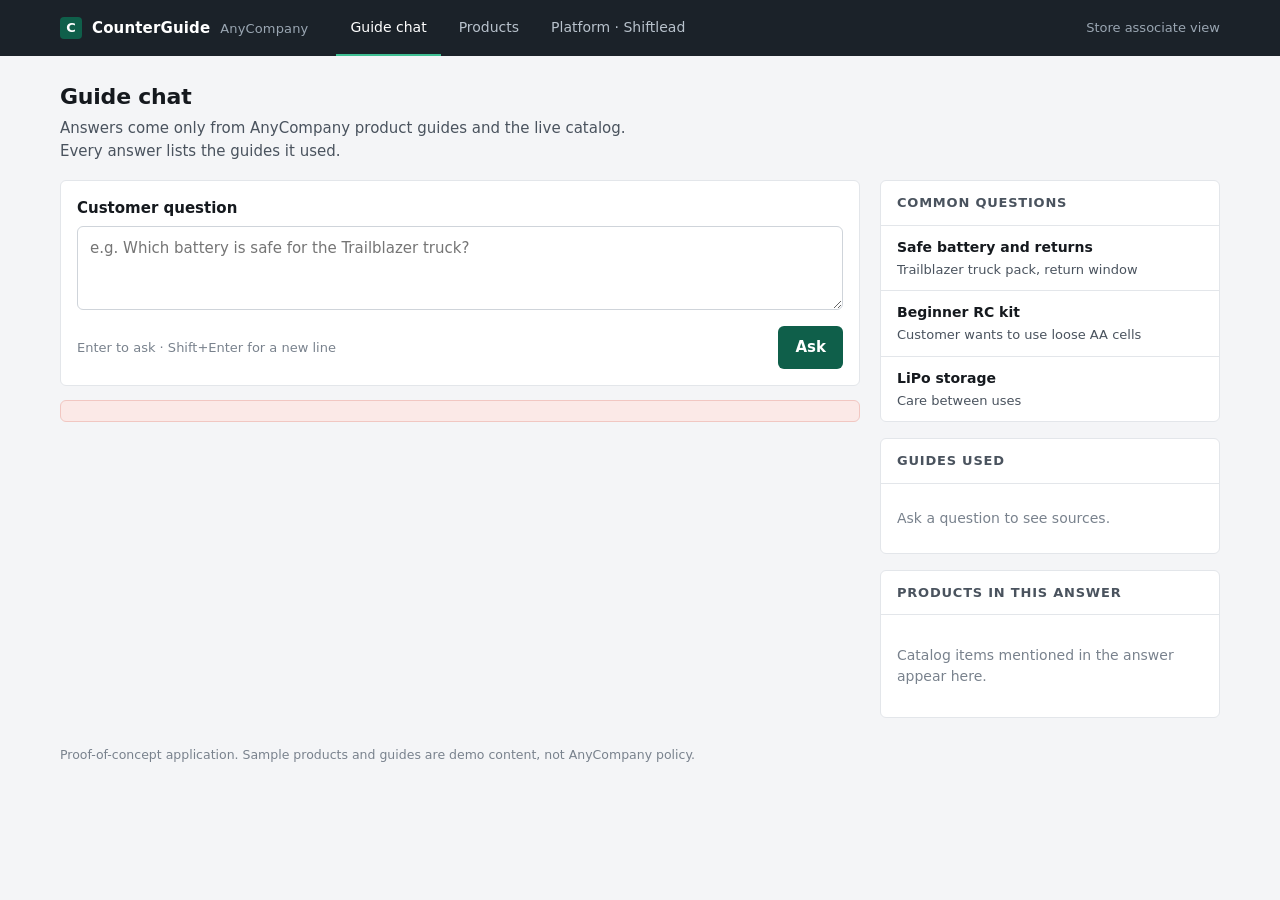
==== counterguide/web/index.html @ 13caaf54 "Move CounterGuide app, web and content into counterguide/ folder README.md (was DEPLOY.md) paths upd" ====
<!doctype html>
<html lang="en">
<head>
<meta charset="utf-8">
<meta name="viewport" content="width=device-width, initial-scale=1">
<title>Guide chat · CounterGuide</title>
<link rel="stylesheet" href="style.css">
</head>
<body>
<header class="topbar"><div class="topbar-inner">
  <div class="brand"><span class="brand-mark">C</span>CounterGuide <small>AnyCompany</small></div>
  <nav class="tabs" aria-label="Sections">
    <a href="index.html" aria-current="page">Guide chat</a>
    <a href="products.html">Products</a>
    <a href="platform.html">Platform · Shiftlead</a>
  </nav>
  <div class="context">Store associate view</div>
</div></header>

<main class="page">
  <div class="page-head">
    <div>
      <h1>Guide chat</h1>
      <p>Answers come only from AnyCompany product guides and the live catalog. Every answer lists the guides it used.</p>
    </div>
  </div>

  <div class="layout">
    <div>
      <section class="panel">
        <form class="panel-body composer" id="form">
          <label for="q">Customer question</label>
          <textarea id="q" maxlength="1000" placeholder="e.g. Which battery is safe for the Trailblazer truck?"></textarea>
          <div class="composer-row">
            <span class="meta">Enter to ask · Shift+Enter for a new line</span>
            <button class="btn btn-primary" type="submit" id="ask">Ask</button>
          </div>
        </form>
      </section>

      <section class="panel" id="result" hidden>
        <div class="panel-head"><h2>Answer</h2><span class="readonly" id="retrieved"></span></div>
        <div class="panel-body">
          <p class="question-echo" id="echo"></p>
          <div class="answer" id="answer"></div>
          <div id="answer-notice"></div>
        </div>
      </section>
      <div class="notice notice-bad" id="error" hidden></div>
    </div>

    <aside>
      <section class="panel">
        <div class="panel-head"><h2>Common questions</h2></div>
        <ul class="quick">
          <li><button type="button" data-q="Which battery pack is safe for the Trailblazer beginner RC truck, and what is the return window if the customer changes their mind?"><span class="q-title">Safe battery and returns</span><span class="q-text">Trailblazer truck pack, return window</span></button></li>
          <li><button type="button" data-q="Build a beginner RC kit for a 10-year-old. The customer wants to power the truck with loose AA batteries."><span class="q-title">Beginner RC kit</span><span class="q-text">Customer wants to use loose AA cells</span></button></li>
          <li><button type="button" data-q="How should a customer store a LiPo pack between uses?"><span class="q-title">LiPo storage</span><span class="q-text">Care between uses</span></button></li>
        </ul>
      </section>
      <section class="panel">
        <div class="panel-head"><h2>Guides used</h2></div>
        <div class="panel-body"><ul class="sources" id="sources"><li class="empty">Ask a question to see sources.</li></ul></div>
      </section>
      <section class="panel">
        <div class="panel-head"><h2>Products in this answer</h2></div>
        <div class="panel-body" id="products"><p class="empty">Catalog items mentioned in the answer appear here.</p></div>
      </section>
    </aside>
  </div>

  <p class="footnote">Proof-of-concept application. Sample products and guides are demo content, not AnyCompany policy.</p>
</main>

<script src="common.js"></script>
<script>
const form = $('#form'), q = $('#q'), ask = $('#ask');
document.querySelectorAll('.quick button').forEach(b => b.addEventListener('click', () => { q.value = b.dataset.q; run(); }));
form.addEventListener('submit', e => { e.preventDefault(); run(); });
q.addEventListener('keydown', e => { if (e.key === 'Enter' && !e.shiftKey) { e.preventDefault(); run(); } });

function formatAnswer(text, skus) {
  let html = esc(text);
  for (const p of skus) html = html.split(esc(p.sku)).join(`<span class="sku">${esc(p.sku)}</span>`);
  return html.replace(/\[([\w.-]+\.md)\]/g, '<span class="cite">[$1]</span>');
}

async function run() {
  const question = q.value.trim();
  if (!question) { q.focus(); return; }
  ask.disabled = true; ask.textContent = 'Searching guides…';
  $('#error').hidden = true;
  $('#result').hidden = false;
  $('#echo').innerHTML = `Question: <strong>${esc(question)}</strong>`;
  $('#answer').innerHTML = skeleton(4);
  $('#answer-notice').innerHTML = '';
  $('#retrieved').textContent = '';
  try {
    const d = await api('/api/chat', { question });
    $('#answer').innerHTML = formatAnswer(d.answer, d.skus || []);
    $('#retrieved').textContent = d.retrieved ? `${d.retrieved} guide passages` : 'No match';
    if (!d.sources || !d.sources.length) {
      $('#answer-notice').innerHTML = '<div class="notice notice-warn">Nothing in the product guides covers this, so no answer was generated.</div>';
    }
    $('#sources').innerHTML = (d.sources || []).length
      ? d.sources.map(s => `<li><span class="doc-icon" aria-hidden="true"></span>${esc(s)}</li>`).join('')
      : '<li class="empty">No guides matched.</li>';
    $('#products').innerHTML = (d.skus || []).length
      ? d.skus.map(p => `<div class="product"><span class="name">${esc(p.name)}</span><span class="price">${money(p.price)}</span><span class="sku-line">${esc(p.sku)}</span>${stockBadge(p.stock)}</div>`).join('')
      : '<p class="empty">No catalog items in this answer.</p>';
  } catch (e) {
    $('#result').hidden = true;
    $('#error').textContent = e.message;
    $('#error').hidden = false;
  } finally {
    ask.disabled = false; ask.textContent = 'Ask';
  }
}
</script>
</body>
</html>
---- counterguide/web/style.css ----
/* CounterGuide — store associate tool. One accent, neutral surfaces, dense and legible. */
:root {
  --bg: #f4f5f7;
  --surface: #ffffff;
  --surface-2: #f9fafb;
  --line: #e3e6ea;
  --line-strong: #cfd4da;
  --text: #15191e;
  --text-2: #4a535e;
  --text-3: #79828d;
  --accent: #0f5f4a;        /* deep store green */
  --accent-hover: #0b4a3a;
  --accent-soft: #e7f2ee;
  --ok: #1d7a45;  --ok-soft: #e6f4ec;
  --warn: #8a5a00; --warn-soft: #fdf3dc;
  --bad: #b3261e; --bad-soft: #fbe9e7;
  --ink: #1b2229;           /* top bar */
  --radius: 6px;
  --mono: ui-monospace, "SF Mono", "Cascadia Mono", Consolas, monospace;
  --sans: "Segoe UI", system-ui, -apple-system, Roboto, "Helvetica Neue", Arial, sans-serif;
}
* { box-sizing: border-box; }
html, body { margin: 0; }
body { font: 15px/1.5 var(--sans); background: var(--bg); color: var(--text); -webkit-font-smoothing: antialiased; }
a { color: inherit; }
button, input, select, textarea { font: inherit; color: inherit; }

/* Top bar */
.topbar { background: var(--ink); color: #fff; }
.topbar-inner { max-width: 1200px; margin: 0 auto; padding: 0 20px; height: 56px; display: flex; align-items: center; gap: 28px; }
.brand { display: flex; align-items: baseline; gap: 10px; font-weight: 650; letter-spacing: .01em; white-space: nowrap; }
.brand-mark { width: 22px; height: 22px; border-radius: 4px; background: var(--accent); display: inline-grid; place-items: center; font-size: 13px; font-weight: 700; align-self: center; }
.brand small { color: #9aa6b2; font-weight: 500; font-size: 13px; }
.tabs { display: flex; height: 100%; gap: 4px; overflow-x: auto; }
.tabs a { display: flex; align-items: center; padding: 0 14px; text-decoration: none; color: #b8c2cc; font-size: 14px; border-bottom: 2px solid transparent; white-space: nowrap; }
.tabs a:hover { color: #fff; }
.tabs a[aria-current="page"] { color: #fff; border-bottom-color: #3fbf93; }
.topbar .context { margin-left: auto; color: #9aa6b2; font-size: 13px; white-space: nowrap; }

/* Page */
.page { max-width: 1200px; margin: 0 auto; padding: 24px 20px 40px; }
.page-head { display: flex; align-items: flex-end; justify-content: space-between; gap: 16px; margin-bottom: 18px; flex-wrap: wrap; }
.page-head h1 { margin: 0; font-size: 22px; font-weight: 650; letter-spacing: -.01em; }
.page-head p { margin: 4px 0 0; color: var(--text-2); max-width: 64ch; }
.layout { display: grid; grid-template-columns: minmax(0, 1fr) 340px; gap: 20px; align-items: start; }
@media (max-width: 900px) { .layout { grid-template-columns: 1fr; } .topbar .context { display: none; } }

/* Panels */
.panel { background: var(--surface); border: 1px solid var(--line); border-radius: var(--radius); }
.panel + .panel { margin-top: 16px; }
.panel-head { padding: 12px 16px; border-bottom: 1px solid var(--line); display: flex; align-items: center; justify-content: space-between; gap: 8px; }
.panel-head h2 { margin: 0; font-size: 13px; font-weight: 650; text-transform: uppercase; letter-spacing: .06em; color: var(--text-2); }
.panel-body { padding: 16px; }
.empty { color: var(--text-3); font-size: 14px; }

/* Composer */
.composer label { display: block; font-weight: 600; margin-bottom: 6px; }
.composer textarea { width: 100%; min-height: 84px; resize: vertical; padding: 10px 12px; border: 1px solid var(--line-strong); border-radius: var(--radius); background: var(--surface); }
.composer textarea:focus, select:focus, input:focus { outline: 2px solid var(--accent); outline-offset: -1px; border-color: var(--accent); }
.composer-row { display: flex; align-items: center; justify-content: space-between; gap: 12px; margin-top: 10px; }
.composer-row .meta { color: var(--text-3); font-size: 13px; }
.btn { border: 1px solid transparent; border-radius: var(--radius); padding: 9px 16px; font-weight: 600; cursor: pointer; }
.btn-primary { background: var(--accent); color: #fff; }
.btn-primary:hover { background: var(--accent-hover); }
.btn-primary:disabled { opacity: .55; cursor: progress; }
.btn-secondary { background: var(--surface); border-color: var(--line-strong); }
.btn-secondary:hover { background: var(--surface-2); }

/* Common questions list */
.quick { list-style: none; margin: 0; padding: 0; }
.quick li + li { border-top: 1px solid var(--line); }
.quick button { width: 100%; text-align: left; background: none; border: 0; padding: 11px 16px; cursor: pointer; display: grid; gap: 2px; }
.quick button:hover { background: var(--surface-2); }
.quick .q-title { font-weight: 600; font-size: 14px; }
.quick .q-text { color: var(--text-2); font-size: 13px; }

/* Answer */
.question-echo { color: var(--text-2); font-size: 14px; margin: 0 0 10px; }
.question-echo strong { color: var(--text); font-weight: 600; }
.answer { font-size: 16px; line-height: 1.6; white-space: pre-wrap; }
.answer .sku { font-family: var(--mono); font-size: 13.5px; background: var(--accent-soft); color: var(--accent); padding: 1px 5px; border-radius: 3px; }
.answer .cite { color: var(--text-3); font-size: 13px; }
.notice { display: flex; gap: 10px; padding: 10px 12px; border-radius: var(--radius); font-size: 14px; margin-top: 14px; }
.notice-info { background: var(--surface-2); border: 1px solid var(--line); color: var(--text-2); }
.notice-bad { background: var(--bad-soft); color: var(--bad); border: 1px solid #f1c7c2; }
.notice-warn { background: var(--warn-soft); color: var(--warn); border: 1px solid #f0dca8; }

/* Sources */
.sources { list-style: none; margin: 0; padding: 0; }
.sources li { display: flex; align-items: center; gap: 10px; padding: 8px 0; font-size: 14px; }
.sources li + li { border-top: 1px solid var(--line); }
.doc-icon { width: 22px; height: 26px; border: 1px solid var(--line-strong); border-radius: 3px; background: var(--surface-2); position: relative; flex: none; }
.doc-icon::after { content: ""; position: absolute; left: 4px; right: 4px; top: 7px; height: 9px; border-top: 1.5px solid var(--text-3); border-bottom: 1.5px solid var(--text-3); }

/* Product rows */
.product { display: grid; grid-template-columns: 1fr auto; gap: 2px 12px; padding: 10px 0; }
.product + .product { border-top: 1px solid var(--line); }
.product .name { font-weight: 600; font-size: 14px; }
.product .price { font-weight: 650; font-variant-numeric: tabular-nums; text-align: right; }
.product .sku-line { font-family: var(--mono); font-size: 12.5px; color: var(--text-3); }
.stock { font-size: 12px; font-weight: 600; padding: 1px 7px; border-radius: 10px; justify-self: end; }
.stock-ok { background: var(--ok-soft); color: var(--ok); }
.stock-low { background: var(--warn-soft); color: var(--warn); }
.stock-out { background: var(--bad-soft); color: var(--bad); }

/* Table (product page) */
.toolbar { display: flex; gap: 10px; flex-wrap: wrap; align-items: center; padding: 12px 16px; border-bottom: 1px solid var(--line); }
.toolbar input { flex: 1 1 220px; padding: 8px 10px; border: 1px solid var(--line-strong); border-radius: var(--radius); }
.segmented { display: inline-flex; border: 1px solid var(--line-strong); border-radius: var(--radius); overflow: hidden; }
.segmented button { background: var(--surface); border: 0; padding: 7px 12px; font-size: 13.5px; cursor: pointer; border-left: 1px solid var(--line); }
.segmented button:first-child { border-left: 0; }
.segmented button[aria-pressed="true"] { background: var(--accent); color: #fff; }
table { width: 100%; border-collapse: collapse; }
th { text-align: left; font-size: 12px; text-transform: uppercase; letter-spacing: .05em; color: var(--text-3); font-weight: 650; padding: 10px 16px; border-bottom: 1px solid var(--line); background: var(--surface-2); }
td { padding: 11px 16px; border-bottom: 1px solid var(--line); font-size: 14px; vertical-align: top; }
tr:last-child td { border-bottom: 0; }
td.num, th.num { text-align: right; font-variant-numeric: tabular-nums; }
td .desc { color: var(--text-2); font-size: 13px; margin-top: 2px; }
td.mono { font-family: var(--mono); font-size: 13px; color: var(--text-2); white-space: nowrap; }
.table-wrap { overflow-x: auto; }

/* Shiftlead checks */
.checks { list-style: none; margin: 0; padding: 0; }
.checks li { display: grid; grid-template-columns: 10px 1fr auto; align-items: center; gap: 10px; padding: 9px 0; font-size: 14px; }
.checks li + li { border-top: 1px solid var(--line); }
.dot { width: 8px; height: 8px; border-radius: 50%; background: var(--ok); }
.dot.bad { background: var(--bad); }
.checks .tag { font-size: 12px; color: var(--text-3); }
.readonly { font-size: 12px; font-weight: 600; color: var(--text-2); border: 1px solid var(--line-strong); padding: 2px 8px; border-radius: 10px; }
details.raw { margin-top: 12px; }
details.raw summary { cursor: pointer; color: var(--text-2); font-size: 13px; }
pre { background: var(--surface-2); border: 1px solid var(--line); padding: 10px; border-radius: var(--radius); overflow: auto; max-height: 280px; font: 12.5px/1.45 var(--mono); }

/* Simulation box */
.sim { border: 1px dashed #d9b64e; background: #fffaeb; border-radius: var(--radius); padding: 14px 16px; margin-top: 16px; }
.sim h2 { margin: 0 0 4px; font-size: 13px; text-transform: uppercase; letter-spacing: .06em; color: var(--warn); }
.sim p { margin: 0 0 10px; font-size: 13.5px; color: var(--text-2); }
.sim .actions { display: flex; gap: 8px; flex-wrap: wrap; align-items: center; }
.sim .result { font-size: 13px; color: var(--text-2); }

/* Loading */
.skeleton { height: 12px; border-radius: 3px; background: linear-gradient(90deg, #eceef1 0, #f6f7f9 50%, #eceef1 100%); background-size: 200% 100%; animation: shimmer 1.2s infinite linear; margin: 8px 0; }
@keyframes shimmer { to { background-position: -200% 0; } }
@media (prefers-reduced-motion: reduce) { .skeleton { animation: none; } }

.footnote { color: var(--text-3); font-size: 12.5px; margin-top: 28px; }
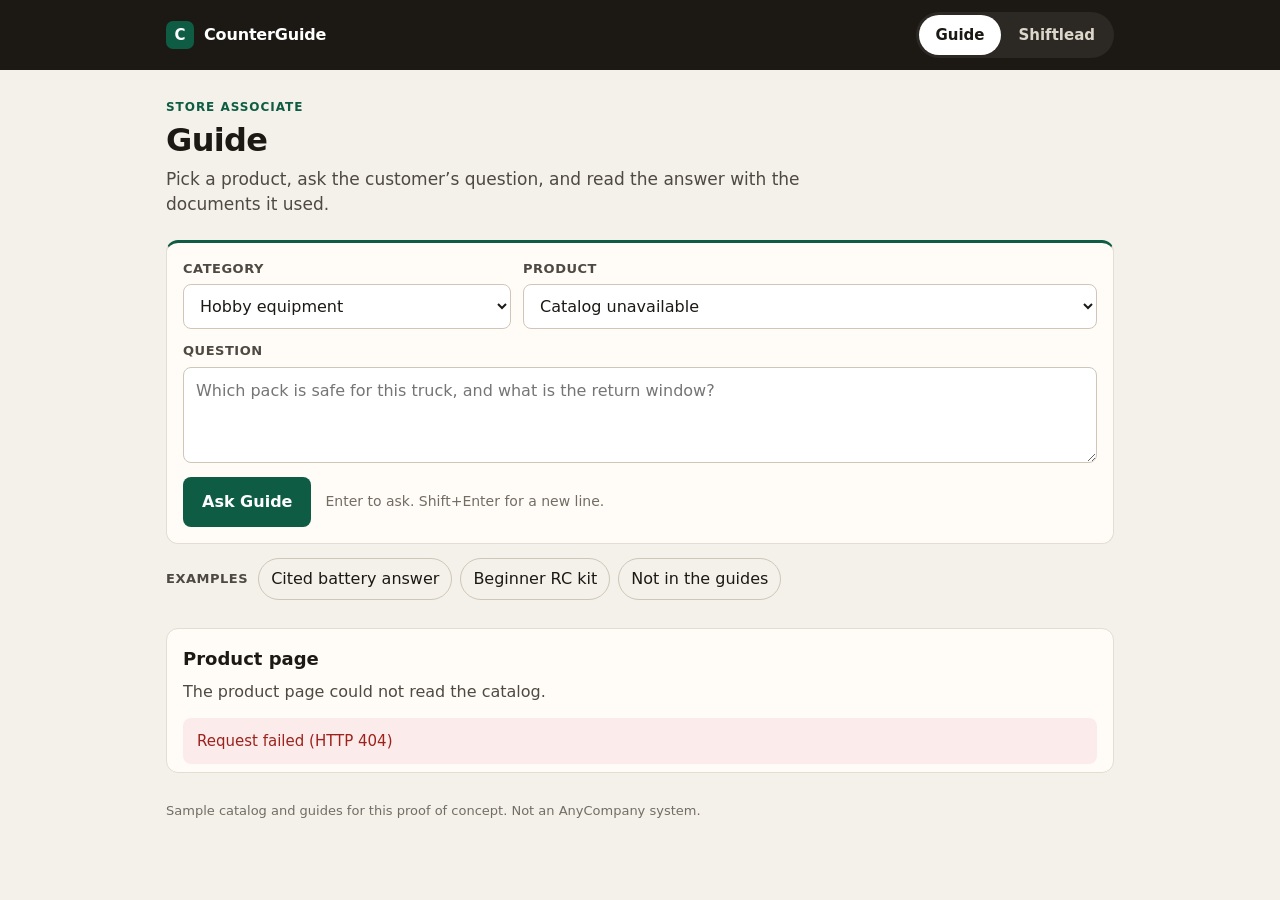
==== commit 3b870369: "Add the catalog app and a local Shiftlead diagnosis so the CounterGuide demo works when no Bedrock a" ====
--- a/counterguide/web/index.html
+++ b/counterguide/web/index.html
@@ -3,119 +3,100 @@
 <head>
 <meta charset="utf-8">
 <meta name="viewport" content="width=device-width, initial-scale=1">
-<title>Guide chat · CounterGuide</title>
+<title>Guide · CounterGuide</title>
 <link rel="stylesheet" href="style.css">
 </head>
-<body>
-<header class="topbar"><div class="topbar-inner">
-  <div class="brand"><span class="brand-mark">C</span>CounterGuide <small>AnyCompany</small></div>
-  <nav class="tabs" aria-label="Sections">
-    <a href="index.html" aria-current="page">Guide chat</a>
-    <a href="products.html">Products</a>
-    <a href="platform.html">Platform · Shiftlead</a>
-  </nav>
-  <div class="context">Store associate view</div>
-</div></header>
+<body data-view="guide">
+<header class="topbar">
+  <div class="topbar-inner">
+    <a class="brand" href="index.html"><span class="brand-mark" aria-hidden="true">C</span><span>CounterGuide</span></a>
+    <nav class="views" aria-label="Views">
+      <a href="index.html" aria-current="page">Guide</a>
+      <a href="platform.html">Shiftlead</a>
+    </nav>
+  </div>
+</header>
 
 <main class="page">
-  <div class="page-head">
-    <div>
-      <h1>Guide chat</h1>
-      <p>Answers come only from AnyCompany product guides and the live catalog. Every answer lists the guides it used.</p>
+  <p class="role">Store associate</p>
+  <h1>Guide</h1>
+  <p class="lede">Pick a product, ask the customer’s question, and read the answer with the documents it used.</p>
+
+  <form class="ask" id="guide-form">
+    <div class="ask-grid">
+      <div class="field">
+        <label for="category">Category</label>
+        <select id="category">
+          <option value="electronics">Electronics</option>
+          <option value="cell phones">Cell phones</option>
+          <option value="hobby equipment" selected>Hobby equipment</option>
+          <option value="batteries">Batteries</option>
+        </select>
+      </div>
+      <div class="field">
+        <label for="product">Product</label>
+        <select id="product">
+          <option value="">Loading catalog…</option>
+        </select>
+      </div>
     </div>
+    <p class="picked" id="picked"></p>
+    <div class="field">
+      <label for="q">Question</label>
+      <textarea id="q" maxlength="900" placeholder="Which pack is safe for this truck, and what is the return window?"></textarea>
+    </div>
+    <div class="ask-row">
+      <button class="btn btn-primary" type="submit" id="ask">Ask Guide</button>
+      <p class="hint">Enter to ask. Shift+Enter for a new line.</p>
+    </div>
+  </form>
+
+  <div class="examples">
+    <span class="examples-label">Examples</span>
+    <button type="button" class="chip" data-example="battery">Cited battery answer</button>
+    <button type="button" class="chip" data-example="kit">Beginner RC kit</button>
+    <button type="button" class="chip" data-example="miss">Not in the guides</button>
   </div>
 
-  <div class="layout">
-    <div>
-      <section class="panel">
-        <form class="panel-body composer" id="form">
-          <label for="q">Customer question</label>
-          <textarea id="q" maxlength="1000" placeholder="e.g. Which battery is safe for the Trailblazer truck?"></textarea>
-          <div class="composer-row">
-            <span class="meta">Enter to ask · Shift+Enter for a new line</span>
-            <button class="btn btn-primary" type="submit" id="ask">Ask</button>
-          </div>
-        </form>
-      </section>
+  <div class="notice notice-bad" id="error" hidden></div>
 
-      <section class="panel" id="result" hidden>
-        <div class="panel-head"><h2>Answer</h2><span class="readonly" id="retrieved"></span></div>
-        <div class="panel-body">
-          <p class="question-echo" id="echo"></p>
+  <section class="result" id="result" hidden aria-live="polite">
+    <div id="pending"></div>
+    <div id="hit" hidden>
+      <div class="result-grid">
+        <div>
+          <h2>Answer</h2>
+          <p class="echo" id="echo"></p>
           <div class="answer" id="answer"></div>
-          <div id="answer-notice"></div>
+          <div id="refusal"></div>
         </div>
-      </section>
-      <div class="notice notice-bad" id="error" hidden></div>
+        <div>
+          <h2>Documents used</h2>
+          <ul class="sources" id="sources"></ul>
+          <p class="meta" id="retrieved"></p>
+          <h2 class="subhead">Catalog SKUs named</h2>
+          <div id="skus"></div>
+        </div>
+      </div>
     </div>
+    <div id="miss" hidden>
+      <h2>No documents matched</h2>
+      <p class="miss-echo" id="miss-echo"></p>
+      <p class="miss-detail" id="miss-detail"></p>
+      <p class="miss-docs">Documents used: none.</p>
+    </div>
+    <p class="served" id="served" hidden></p>
+  </section>
 
-    <aside>
-      <section class="panel">
-        <div class="panel-head"><h2>Common questions</h2></div>
-        <ul class="quick">
-          <li><button type="button" data-q="Which battery pack is safe for the Trailblazer beginner RC truck, and what is the return window if the customer changes their mind?"><span class="q-title">Safe battery and returns</span><span class="q-text">Trailblazer truck pack, return window</span></button></li>
-          <li><button type="button" data-q="Build a beginner RC kit for a 10-year-old. The customer wants to power the truck with loose AA batteries."><span class="q-title">Beginner RC kit</span><span class="q-text">Customer wants to use loose AA cells</span></button></li>
-          <li><button type="button" data-q="How should a customer store a LiPo pack between uses?"><span class="q-title">LiPo storage</span><span class="q-text">Care between uses</span></button></li>
-        </ul>
-      </section>
-      <section class="panel">
-        <div class="panel-head"><h2>Guides used</h2></div>
-        <div class="panel-body"><ul class="sources" id="sources"><li class="empty">Ask a question to see sources.</li></ul></div>
-      </section>
-      <section class="panel">
-        <div class="panel-head"><h2>Products in this answer</h2></div>
-        <div class="panel-body" id="products"><p class="empty">Catalog items mentioned in the answer appear here.</p></div>
-      </section>
-    </aside>
-  </div>
+  <section class="catalog" id="product-page">
+    <h2>Product page</h2>
+    <p class="catalog-caption" id="catalog-caption">Loading the sample catalog…</p>
+    <div id="catalog-list"></div>
+    <div class="notice notice-bad" id="catalog-error" hidden></div>
+  </section>
 
-  <p class="footnote">Proof-of-concept application. Sample products and guides are demo content, not AnyCompany policy.</p>
+  <p class="footnote">Sample catalog and guides for this proof of concept. Not an AnyCompany system.</p>
 </main>
-
 <script src="common.js"></script>
-<script>
-const form = $('#form'), q = $('#q'), ask = $('#ask');
-document.querySelectorAll('.quick button').forEach(b => b.addEventListener('click', () => { q.value = b.dataset.q; run(); }));
-form.addEventListener('submit', e => { e.preventDefault(); run(); });
-q.addEventListener('keydown', e => { if (e.key === 'Enter' && !e.shiftKey) { e.preventDefault(); run(); } });
-
-function formatAnswer(text, skus) {
-  let html = esc(text);
-  for (const p of skus) html = html.split(esc(p.sku)).join(`<span class="sku">${esc(p.sku)}</span>`);
-  return html.replace(/\[([\w.-]+\.md)\]/g, '<span class="cite">[$1]</span>');
-}
-
-async function run() {
-  const question = q.value.trim();
-  if (!question) { q.focus(); return; }
-  ask.disabled = true; ask.textContent = 'Searching guides…';
-  $('#error').hidden = true;
-  $('#result').hidden = false;
-  $('#echo').innerHTML = `Question: <strong>${esc(question)}</strong>`;
-  $('#answer').innerHTML = skeleton(4);
-  $('#answer-notice').innerHTML = '';
-  $('#retrieved').textContent = '';
-  try {
-    const d = await api('/api/chat', { question });
-    $('#answer').innerHTML = formatAnswer(d.answer, d.skus || []);
-    $('#retrieved').textContent = d.retrieved ? `${d.retrieved} guide passages` : 'No match';
-    if (!d.sources || !d.sources.length) {
-      $('#answer-notice').innerHTML = '<div class="notice notice-warn">Nothing in the product guides covers this, so no answer was generated.</div>';
-    }
-    $('#sources').innerHTML = (d.sources || []).length
-      ? d.sources.map(s => `<li><span class="doc-icon" aria-hidden="true"></span>${esc(s)}</li>`).join('')
-      : '<li class="empty">No guides matched.</li>';
-    $('#products').innerHTML = (d.skus || []).length
-      ? d.skus.map(p => `<div class="product"><span class="name">${esc(p.name)}</span><span class="price">${money(p.price)}</span><span class="sku-line">${esc(p.sku)}</span>${stockBadge(p.stock)}</div>`).join('')
-      : '<p class="empty">No catalog items in this answer.</p>';
-  } catch (e) {
-    $('#result').hidden = true;
-    $('#error').textContent = e.message;
-    $('#error').hidden = false;
-  } finally {
-    ask.disabled = false; ask.textContent = 'Ask';
-  }
-}
-</script>
 </body>
 </html>
--- a/counterguide/web/style.css
+++ b/counterguide/web/style.css
@@ -1,146 +1,308 @@
-/* CounterGuide — store associate tool. One accent, neutral surfaces, dense and legible. */
+/* CounterGuide — one store-associate tool, two views. */
 :root {
-  --bg: #f4f5f7;
-  --surface: #ffffff;
-  --surface-2: #f9fafb;
-  --line: #e3e6ea;
-  --line-strong: #cfd4da;
-  --text: #15191e;
-  --text-2: #4a535e;
-  --text-3: #79828d;
-  --accent: #0f5f4a;        /* deep store green */
-  --accent-hover: #0b4a3a;
-  --accent-soft: #e7f2ee;
-  --ok: #1d7a45;  --ok-soft: #e6f4ec;
-  --warn: #8a5a00; --warn-soft: #fdf3dc;
-  --bad: #b3261e; --bad-soft: #fbe9e7;
-  --ink: #1b2229;           /* top bar */
-  --radius: 6px;
+  --bg: #f3f1ea;
+  --surface: #fffcf7;
+  --ink: #1c1915;
+  --text: #1c1915;
+  --text-2: #4e4942;
+  --text-3: #736d64;
+  --line: #e3ddd2;
+  --line-strong: #cfc6b8;
+  --accent: #0f5c45;
+  --accent-hover: #0b4635;
+  --accent-soft: #e5f2ec;
+  --ok: #1b6b3c;
+  --ok-soft: #e5f4eb;
+  --warn: #7a4e00;
+  --warn-soft: #fbf3df;
+  --bad: #9d221c;
+  --bad-soft: #fbeceb;
+  --radius: 12px;
+  --sans: "Segoe UI", system-ui, -apple-system, Roboto, "Helvetica Neue", Arial, sans-serif;
   --mono: ui-monospace, "SF Mono", "Cascadia Mono", Consolas, monospace;
-  --sans: "Segoe UI", system-ui, -apple-system, Roboto, "Helvetica Neue", Arial, sans-serif;
-}
+}
+
 * { box-sizing: border-box; }
 html, body { margin: 0; }
-body { font: 15px/1.5 var(--sans); background: var(--bg); color: var(--text); -webkit-font-smoothing: antialiased; }
-a { color: inherit; }
+[hidden] { display: none !important; }
+body {
+  font: 16px/1.5 var(--sans);
+  background: var(--bg);
+  color: var(--text);
+  overflow-wrap: break-word;
+  -webkit-font-smoothing: antialiased;
+}
+a { color: var(--accent); }
 button, input, select, textarea { font: inherit; color: inherit; }
-
-/* Top bar */
+:focus-visible { outline: 2px solid var(--accent); outline-offset: 2px; }
+
 .topbar { background: var(--ink); color: #fff; }
-.topbar-inner { max-width: 1200px; margin: 0 auto; padding: 0 20px; height: 56px; display: flex; align-items: center; gap: 28px; }
-.brand { display: flex; align-items: baseline; gap: 10px; font-weight: 650; letter-spacing: .01em; white-space: nowrap; }
-.brand-mark { width: 22px; height: 22px; border-radius: 4px; background: var(--accent); display: inline-grid; place-items: center; font-size: 13px; font-weight: 700; align-self: center; }
-.brand small { color: #9aa6b2; font-weight: 500; font-size: 13px; }
-.tabs { display: flex; height: 100%; gap: 4px; overflow-x: auto; }
-.tabs a { display: flex; align-items: center; padding: 0 14px; text-decoration: none; color: #b8c2cc; font-size: 14px; border-bottom: 2px solid transparent; white-space: nowrap; }
-.tabs a:hover { color: #fff; }
-.tabs a[aria-current="page"] { color: #fff; border-bottom-color: #3fbf93; }
-.topbar .context { margin-left: auto; color: #9aa6b2; font-size: 13px; white-space: nowrap; }
-
-/* Page */
-.page { max-width: 1200px; margin: 0 auto; padding: 24px 20px 40px; }
-.page-head { display: flex; align-items: flex-end; justify-content: space-between; gap: 16px; margin-bottom: 18px; flex-wrap: wrap; }
-.page-head h1 { margin: 0; font-size: 22px; font-weight: 650; letter-spacing: -.01em; }
-.page-head p { margin: 4px 0 0; color: var(--text-2); max-width: 64ch; }
-.layout { display: grid; grid-template-columns: minmax(0, 1fr) 340px; gap: 20px; align-items: start; }
-@media (max-width: 900px) { .layout { grid-template-columns: 1fr; } .topbar .context { display: none; } }
-
-/* Panels */
-.panel { background: var(--surface); border: 1px solid var(--line); border-radius: var(--radius); }
-.panel + .panel { margin-top: 16px; }
-.panel-head { padding: 12px 16px; border-bottom: 1px solid var(--line); display: flex; align-items: center; justify-content: space-between; gap: 8px; }
-.panel-head h2 { margin: 0; font-size: 13px; font-weight: 650; text-transform: uppercase; letter-spacing: .06em; color: var(--text-2); }
-.panel-body { padding: 16px; }
-.empty { color: var(--text-3); font-size: 14px; }
-
-/* Composer */
-.composer label { display: block; font-weight: 600; margin-bottom: 6px; }
-.composer textarea { width: 100%; min-height: 84px; resize: vertical; padding: 10px 12px; border: 1px solid var(--line-strong); border-radius: var(--radius); background: var(--surface); }
-.composer textarea:focus, select:focus, input:focus { outline: 2px solid var(--accent); outline-offset: -1px; border-color: var(--accent); }
-.composer-row { display: flex; align-items: center; justify-content: space-between; gap: 12px; margin-top: 10px; }
-.composer-row .meta { color: var(--text-3); font-size: 13px; }
-.btn { border: 1px solid transparent; border-radius: var(--radius); padding: 9px 16px; font-weight: 600; cursor: pointer; }
+.topbar-inner {
+  max-width: 980px;
+  margin: 0 auto;
+  padding: 12px 16px;
+  display: flex;
+  align-items: center;
+  gap: 16px;
+}
+.brand {
+  display: flex;
+  align-items: center;
+  gap: 10px;
+  color: #fff;
+  text-decoration: none;
+  font-weight: 700;
+  letter-spacing: -0.01em;
+}
+.brand-mark {
+  width: 28px;
+  height: 28px;
+  border-radius: 7px;
+  background: var(--accent);
+  display: inline-grid;
+  place-items: center;
+  font-size: 15px;
+}
+.views {
+  margin-left: auto;
+  display: flex;
+  background: #2c2824;
+  border-radius: 999px;
+  padding: 3px;
+  gap: 2px;
+}
+.views a {
+  color: #ddd6cb;
+  text-decoration: none;
+  padding: 8px 16px;
+  border-radius: 999px;
+  font-weight: 650;
+  font-size: 15px;
+  min-height: 40px;
+  display: inline-flex;
+  align-items: center;
+  justify-content: center;
+}
+.views a:hover { color: #fff; }
+.views a[aria-current="page"] { background: #fff; color: var(--ink); }
+
+.page { max-width: 980px; margin: 0 auto; padding: 28px 16px 56px; }
+.role {
+  margin: 0 0 6px;
+  font-size: 12px;
+  font-weight: 700;
+  letter-spacing: 0.08em;
+  text-transform: uppercase;
+  color: var(--accent);
+}
+h1 {
+  margin: 0;
+  font-size: 32px;
+  line-height: 1.15;
+  letter-spacing: -0.02em;
+  font-weight: 700;
+}
+.lede { margin: 8px 0 0; color: var(--text-2); font-size: 17px; max-width: 62ch; }
+
+.ask, .result, .setup, .catalog {
+  background: var(--surface);
+  border: 1px solid var(--line);
+  border-radius: var(--radius);
+}
+.ask { margin-top: 22px; padding: 16px; border-top: 3px solid var(--accent); }
+.ask-grid { display: grid; grid-template-columns: minmax(0, 0.8fr) minmax(0, 1.4fr); gap: 12px; }
+.field { display: flex; flex-direction: column; gap: 6px; min-width: 0; }
+.field + .field { margin-top: 12px; }
+.ask-grid .field + .field { margin-top: 0; }
+.ask > .field { margin-top: 12px; }
+label, .examples-label, .stat-label {
+  font-size: 13px;
+  font-weight: 700;
+  letter-spacing: 0.04em;
+  text-transform: uppercase;
+  color: var(--text-2);
+}
+select, textarea {
+  width: 100%;
+  padding: 11px 12px;
+  border: 1px solid var(--line-strong);
+  border-radius: 8px;
+  background: #fff;
+}
+textarea { min-height: 96px; resize: vertical; line-height: 1.45; }
+.picked { margin: 8px 0 0; color: var(--text-2); font-size: 14px; }
+.ask-row { display: flex; align-items: center; gap: 14px; margin-top: 14px; }
+.hint { margin: 0; color: var(--text-3); font-size: 14px; }
+
+.btn {
+  border: 1px solid transparent;
+  border-radius: 8px;
+  padding: 12px 18px;
+  min-height: 44px;
+  font-weight: 700;
+  cursor: pointer;
+  background: transparent;
+}
 .btn-primary { background: var(--accent); color: #fff; }
 .btn-primary:hover { background: var(--accent-hover); }
-.btn-primary:disabled { opacity: .55; cursor: progress; }
-.btn-secondary { background: var(--surface); border-color: var(--line-strong); }
-.btn-secondary:hover { background: var(--surface-2); }
-
-/* Common questions list */
-.quick { list-style: none; margin: 0; padding: 0; }
-.quick li + li { border-top: 1px solid var(--line); }
-.quick button { width: 100%; text-align: left; background: none; border: 0; padding: 11px 16px; cursor: pointer; display: grid; gap: 2px; }
-.quick button:hover { background: var(--surface-2); }
-.quick .q-title { font-weight: 600; font-size: 14px; }
-.quick .q-text { color: var(--text-2); font-size: 13px; }
-
-/* Answer */
-.question-echo { color: var(--text-2); font-size: 14px; margin: 0 0 10px; }
-.question-echo strong { color: var(--text); font-weight: 600; }
-.answer { font-size: 16px; line-height: 1.6; white-space: pre-wrap; }
-.answer .sku { font-family: var(--mono); font-size: 13.5px; background: var(--accent-soft); color: var(--accent); padding: 1px 5px; border-radius: 3px; }
-.answer .cite { color: var(--text-3); font-size: 13px; }
-.notice { display: flex; gap: 10px; padding: 10px 12px; border-radius: var(--radius); font-size: 14px; margin-top: 14px; }
-.notice-info { background: var(--surface-2); border: 1px solid var(--line); color: var(--text-2); }
-.notice-bad { background: var(--bad-soft); color: var(--bad); border: 1px solid #f1c7c2; }
-.notice-warn { background: var(--warn-soft); color: var(--warn); border: 1px solid #f0dca8; }
-
-/* Sources */
+.btn-primary:disabled { opacity: 0.6; cursor: progress; }
+.btn-secondary { background: #fff; border-color: var(--line-strong); }
+.btn-secondary:hover { background: #f7f4ee; }
+.btn-quiet { background: transparent; border-color: transparent; color: var(--text-2); padding-inline: 10px; }
+.btn-quiet:hover { color: var(--text); }
+
+.examples { display: flex; flex-wrap: wrap; align-items: center; gap: 8px; margin-top: 14px; }
+.examples-label { margin-right: 2px; }
+.chip {
+  border: 1px solid var(--line-strong);
+  background: transparent;
+  border-radius: 999px;
+  padding: 8px 12px;
+  min-height: 40px;
+  cursor: pointer;
+  color: var(--text);
+}
+.chip:hover, .chip[aria-pressed="true"] { background: var(--accent-soft); border-color: #b7d7cb; }
+
+.notice {
+  padding: 12px 14px;
+  border-radius: 8px;
+  margin-top: 14px;
+  font-size: 15px;
+}
+.notice strong { display: block; margin-bottom: 2px; }
+.notice-bad { background: var(--bad-soft); color: var(--bad); }
+.notice-warn { background: var(--warn-soft); color: var(--warn); }
+.notice strong { font-weight: 700; }
+
+.result { margin-top: 18px; padding: 18px 16px 8px; }
+.result-grid { display: grid; grid-template-columns: minmax(0, 1.45fr) minmax(220px, 0.8fr); gap: 28px; }
+h2 { margin: 0 0 8px; font-size: 13px; font-weight: 700; letter-spacing: 0.06em; text-transform: uppercase; color: var(--text-2); }
+.subhead { margin-top: 22px; }
+.echo, .miss-echo { margin: 0 0 10px; color: var(--text-2); font-size: 15px; }
+.answer { font-size: 17px; line-height: 1.6; white-space: pre-wrap; }
+.answer .sku, .sku-line {
+  font-family: var(--mono);
+  font-size: 13px;
+}
+.answer .sku { background: var(--accent-soft); color: var(--accent); padding: 1px 5px; border-radius: 4px; white-space: nowrap; }
+.answer .cite { color: var(--text-3); font-size: 14px; }
+.miss-lead { margin: 0 0 8px; font-size: 17px; }
+.miss-detail { margin: 0; color: var(--text-2); }
+.miss-docs { margin: 12px 0 8px; font-weight: 700; }
+
 .sources { list-style: none; margin: 0; padding: 0; }
-.sources li { display: flex; align-items: center; gap: 10px; padding: 8px 0; font-size: 14px; }
+.sources li { display: flex; gap: 10px; align-items: flex-start; padding: 8px 0; }
 .sources li + li { border-top: 1px solid var(--line); }
-.doc-icon { width: 22px; height: 26px; border: 1px solid var(--line-strong); border-radius: 3px; background: var(--surface-2); position: relative; flex: none; }
-.doc-icon::after { content: ""; position: absolute; left: 4px; right: 4px; top: 7px; height: 9px; border-top: 1.5px solid var(--text-3); border-bottom: 1.5px solid var(--text-3); }
-
-/* Product rows */
-.product { display: grid; grid-template-columns: 1fr auto; gap: 2px 12px; padding: 10px 0; }
-.product + .product { border-top: 1px solid var(--line); }
-.product .name { font-weight: 600; font-size: 14px; }
-.product .price { font-weight: 650; font-variant-numeric: tabular-nums; text-align: right; }
-.product .sku-line { font-family: var(--mono); font-size: 12.5px; color: var(--text-3); }
-.stock { font-size: 12px; font-weight: 600; padding: 1px 7px; border-radius: 10px; justify-self: end; }
+.doc-icon {
+  width: 22px; height: 26px; flex: none; margin-top: 2px;
+  border: 1px solid var(--line-strong); border-radius: 3px; background: #f7f4ee; position: relative;
+}
+.doc-icon::after {
+  content: ""; position: absolute; left: 4px; right: 4px; top: 7px; height: 9px;
+  border-top: 1.5px solid var(--text-3); border-bottom: 1.5px solid var(--text-3);
+}
+.doc-title, .doc-file { display: block; }
+.doc-title { font-weight: 650; }
+.doc-file { font-family: var(--mono); font-size: 12px; color: var(--text-3); }
+.meta { margin: 8px 0 0; color: var(--text-3); font-size: 13px; }
+
+.sku-card {
+  display: flex;
+  justify-content: space-between;
+  align-items: flex-start;
+  gap: 12px;
+  padding: 10px 0;
+}
+.sku-card > div:first-child { min-width: 0; }
+.sku-card + .sku-card { border-top: 1px solid var(--line); }
+.sku-card h3 { margin: 0; font-size: 15px; font-weight: 650; }
+.sku-meta { margin: 3px 0 0; color: var(--text-2); font-size: 14px; }
+.sku-line { margin: 3px 0 0; color: var(--text-3); }
+.sku-side {
+  display: flex;
+  flex-direction: column;
+  align-items: flex-end;
+  gap: 4px;
+  text-align: right;
+  font-weight: 700;
+  font-variant-numeric: tabular-nums;
+}
+.sku-side .stock { font-weight: 700; }
+.refused-tag { margin: 4px 0 0; color: var(--warn); font-size: 13px; font-weight: 700; }
+.stock { font-size: 12px; padding: 2px 7px; border-radius: 999px; white-space: nowrap; }
 .stock-ok { background: var(--ok-soft); color: var(--ok); }
 .stock-low { background: var(--warn-soft); color: var(--warn); }
 .stock-out { background: var(--bad-soft); color: var(--bad); }
-
-/* Table (product page) */
-.toolbar { display: flex; gap: 10px; flex-wrap: wrap; align-items: center; padding: 12px 16px; border-bottom: 1px solid var(--line); }
-.toolbar input { flex: 1 1 220px; padding: 8px 10px; border: 1px solid var(--line-strong); border-radius: var(--radius); }
-.segmented { display: inline-flex; border: 1px solid var(--line-strong); border-radius: var(--radius); overflow: hidden; }
-.segmented button { background: var(--surface); border: 0; padding: 7px 12px; font-size: 13.5px; cursor: pointer; border-left: 1px solid var(--line); }
-.segmented button:first-child { border-left: 0; }
-.segmented button[aria-pressed="true"] { background: var(--accent); color: #fff; }
-table { width: 100%; border-collapse: collapse; }
-th { text-align: left; font-size: 12px; text-transform: uppercase; letter-spacing: .05em; color: var(--text-3); font-weight: 650; padding: 10px 16px; border-bottom: 1px solid var(--line); background: var(--surface-2); }
-td { padding: 11px 16px; border-bottom: 1px solid var(--line); font-size: 14px; vertical-align: top; }
-tr:last-child td { border-bottom: 0; }
-td.num, th.num { text-align: right; font-variant-numeric: tabular-nums; }
-td .desc { color: var(--text-2); font-size: 13px; margin-top: 2px; }
-td.mono { font-family: var(--mono); font-size: 13px; color: var(--text-2); white-space: nowrap; }
-.table-wrap { overflow-x: auto; }
-
-/* Shiftlead checks */
+.empty { color: var(--text-3); margin: 0; }
+
+.served { margin: 16px 0 8px; color: var(--text-3); font-size: 13px; font-family: var(--mono); }
+
+.setup { margin-top: 22px; padding: 14px 16px; }
+.setup h2 { text-transform: none; letter-spacing: 0; font-size: 16px; color: var(--text); }
+.setup p { margin: 4px 0 0; color: var(--text-2); font-size: 15px; }
+.setup-actions { display: flex; flex-wrap: wrap; align-items: center; gap: 8px; margin-top: 12px; }
+.setup-actions .hint { flex-basis: 100%; }
+
+.diagnosis { display: grid; grid-template-columns: minmax(140px, 220px) minmax(0, 1fr); gap: 12px; }
+.stat { border: 1px solid var(--line); border-radius: 10px; padding: 14px 16px; background: #fff; min-width: 0; }
+.stat-label { display: block; margin-bottom: 6px; }
+.stat strong { font-size: 28px; letter-spacing: -0.02em; line-height: 1.1; }
+.stat p { margin: 0; font-size: 16px; }
+.ship {
+  margin: 12px 0 18px;
+  padding: 12px 14px;
+  background: var(--accent-soft);
+  color: var(--accent-hover);
+  border-radius: 8px;
+  font-weight: 650;
+}
 .checks { list-style: none; margin: 0; padding: 0; }
-.checks li { display: grid; grid-template-columns: 10px 1fr auto; align-items: center; gap: 10px; padding: 9px 0; font-size: 14px; }
+.checks li { display: flex; align-items: center; gap: 10px; padding: 8px 0; }
 .checks li + li { border-top: 1px solid var(--line); }
-.dot { width: 8px; height: 8px; border-radius: 50%; background: var(--ok); }
+.dot { width: 8px; height: 8px; border-radius: 50%; background: var(--ok); flex: none; }
 .dot.bad { background: var(--bad); }
-.checks .tag { font-size: 12px; color: var(--text-3); }
-.readonly { font-size: 12px; font-weight: 600; color: var(--text-2); border: 1px solid var(--line-strong); padding: 2px 8px; border-radius: 10px; }
-details.raw { margin-top: 12px; }
-details.raw summary { cursor: pointer; color: var(--text-2); font-size: 13px; }
-pre { background: var(--surface-2); border: 1px solid var(--line); padding: 10px; border-radius: var(--radius); overflow: auto; max-height: 280px; font: 12.5px/1.45 var(--mono); }
-
-/* Simulation box */
-.sim { border: 1px dashed #d9b64e; background: #fffaeb; border-radius: var(--radius); padding: 14px 16px; margin-top: 16px; }
-.sim h2 { margin: 0 0 4px; font-size: 13px; text-transform: uppercase; letter-spacing: .06em; color: var(--warn); }
-.sim p { margin: 0 0 10px; font-size: 13.5px; color: var(--text-2); }
-.sim .actions { display: flex; gap: 8px; flex-wrap: wrap; align-items: center; }
-.sim .result { font-size: 13px; color: var(--text-2); }
-
-/* Loading */
-.skeleton { height: 12px; border-radius: 3px; background: linear-gradient(90deg, #eceef1 0, #f6f7f9 50%, #eceef1 100%); background-size: 200% 100%; animation: shimmer 1.2s infinite linear; margin: 8px 0; }
+details.raw { margin: 8px 0 12px; }
+details.raw summary { cursor: pointer; color: var(--text-2); }
+pre {
+  background: #f7f4ee;
+  border: 1px solid var(--line);
+  border-radius: 8px;
+  padding: 10px;
+  overflow: auto;
+  max-height: 240px;
+  font: 12.5px/1.45 var(--mono);
+}
+
+.catalog { margin-top: 28px; padding: 16px 16px 8px; }
+.catalog h2 { text-transform: none; letter-spacing: 0; font-size: 18px; color: var(--text); }
+.catalog-caption { margin: 0 0 4px; color: var(--text-2); }
+
+.footnote { color: var(--text-3); font-size: 13px; margin: 28px 0 0; }
+
+.skeleton {
+  height: 12px;
+  border-radius: 4px;
+  background: linear-gradient(90deg, #ece7de 0, #f7f4ee 50%, #ece7de 100%);
+  background-size: 200% 100%;
+  animation: shimmer 1.2s infinite linear;
+  margin: 8px 0;
+}
 @keyframes shimmer { to { background-position: -200% 0; } }
-@media (prefers-reduced-motion: reduce) { .skeleton { animation: none; } }
-
-.footnote { color: var(--text-3); font-size: 12.5px; margin-top: 28px; }
+
+@media (max-width: 720px) {
+  .result-grid, .diagnosis, .ask-grid { grid-template-columns: 1fr; }
+  h1 { font-size: 28px; }
+}
+@media (max-width: 560px) {
+  .topbar-inner { flex-wrap: wrap; padding: 12px; }
+  .views { width: 100%; margin-left: 0; }
+  .views a { flex: 1; }
+  .page { padding: 20px 12px 40px; }
+  .ask-row, .setup-actions { flex-direction: column; align-items: stretch; }
+  .btn-primary, .setup-actions .btn { width: 100%; }
+  .sku-side { white-space: normal; }
+}
+@media (prefers-reduced-motion: reduce) {
+  .skeleton { animation: none; }
+}
